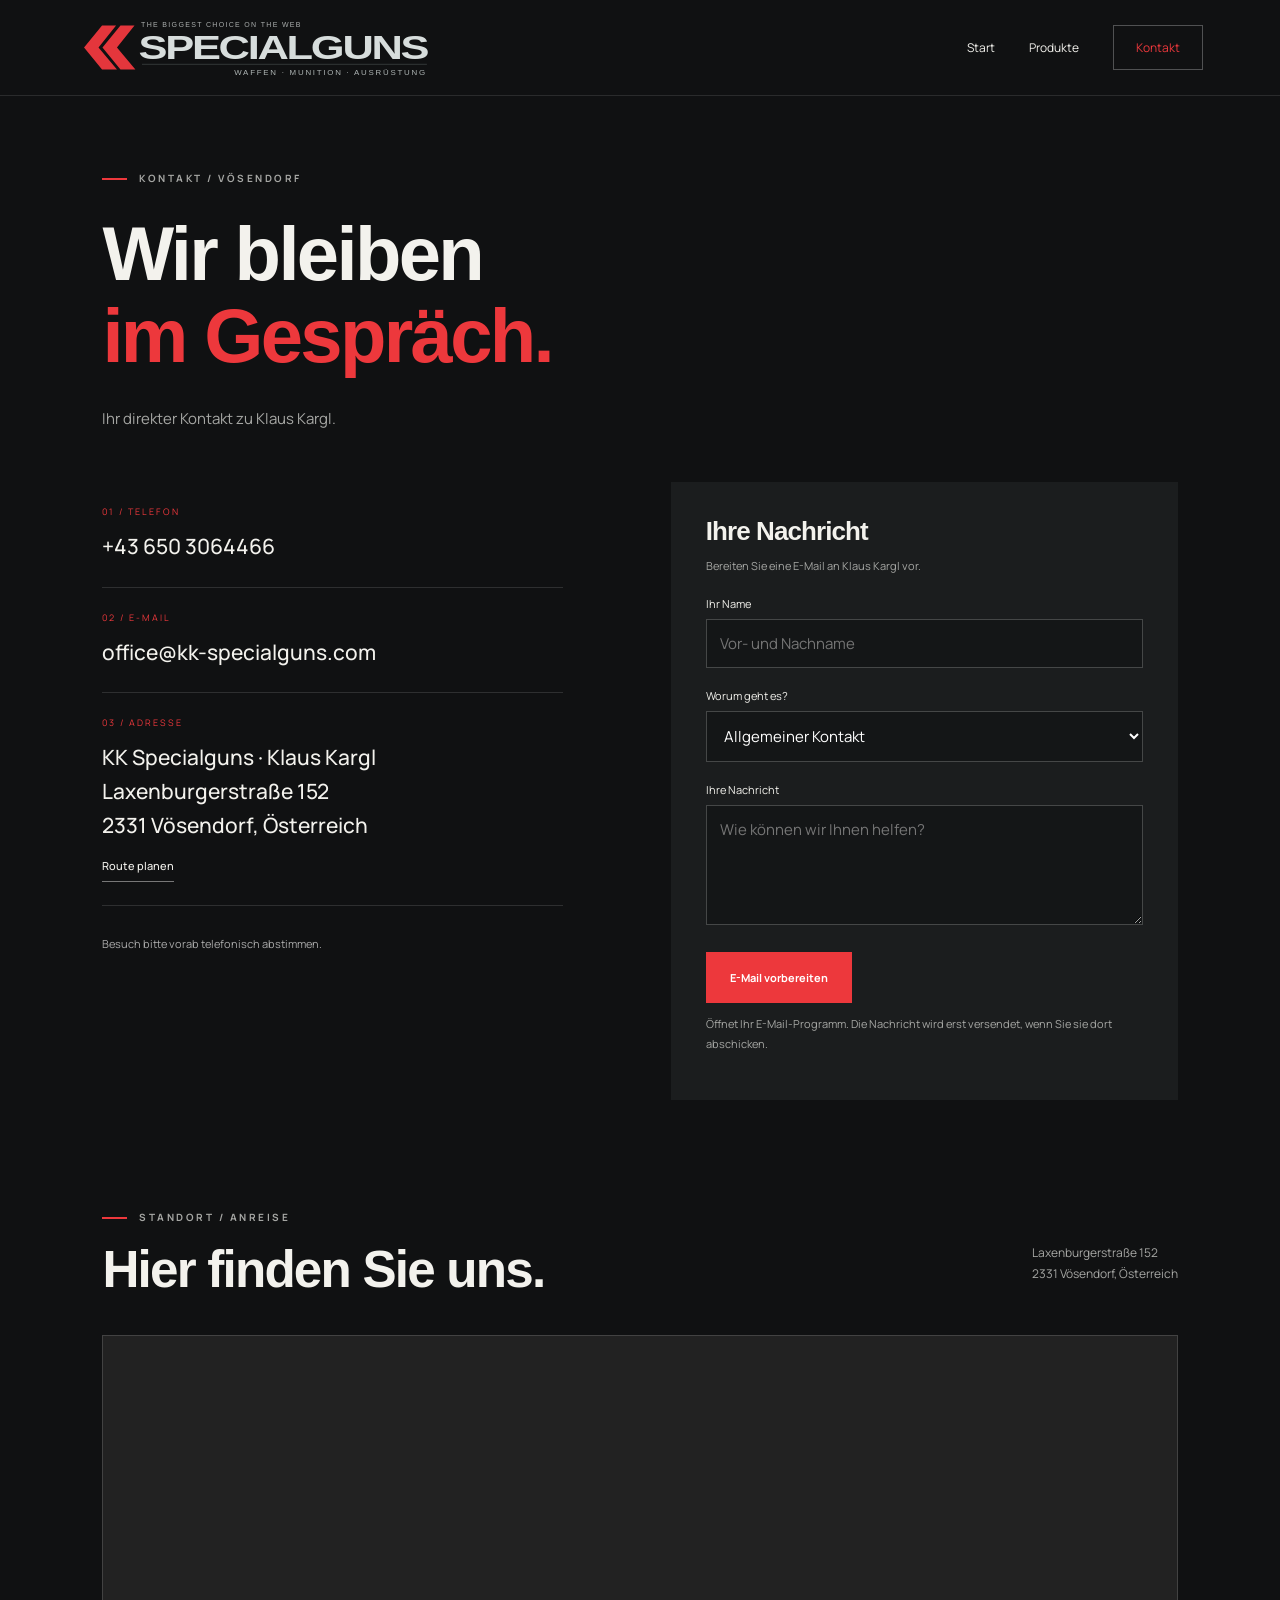
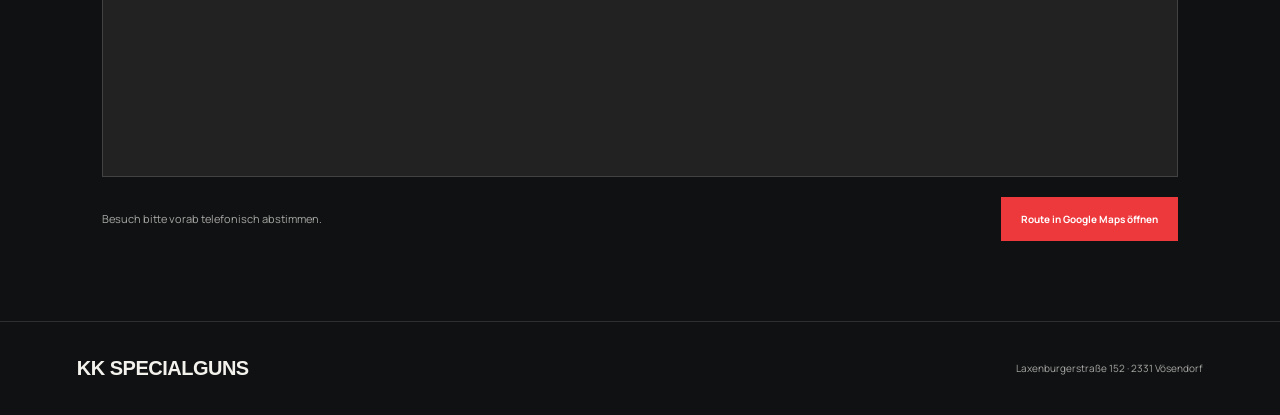
==== kontakt/index.html @ fad6f548 "Add files via upload" ====
<!doctype html><html lang="de"><head><meta charset="utf-8"><meta name="viewport" content="width=device-width,initial-scale=1"><title>Kontakt | KK Specialguns</title><meta name="description" content="KK Specialguns – Ausrüstung und persönliche Beratung bei Klaus Kargl."><meta name="theme-color" content="#101112"><link rel="stylesheet" href="/style.css"><script src="/app.js" defer></script></head><body><header><a class="brand" href="/" aria-label="KK Specialguns Startseite"><img class="brand-image" src="/assets/kk-specialguns-logo.svg" alt="KK Specialguns – The biggest choice on the web – Waffen, Munition, Ausrüstung" width="820" height="156"></a><nav aria-label="Hauptnavigation"><a href="/" >Start</a><a href="/produkte/" >Produkte</a><a href="/kontakt/" aria-current="page" class="nav-contact">Kontakt</a></nav></header><main><div class="wrap"><div class="page-title reveal"><div class="eyebrow">Kontakt / Vösendorf</div><h1>Wir bleiben<br><em>im Gespräch.</em></h1><p>Ihr direkter Kontakt zu Klaus Kargl.</p></div><div class="contact-layout"><div><div class="contact-item"><small>01 / TELEFON</small><a href="tel:+436503064466">+43 650 3064466</a></div><div class="contact-item"><small>02 / E-MAIL</small><a href="mailto:office@kk-specialguns.com" style="font-size:clamp(15px,2vw,21px)">office@kk-specialguns.com</a></div><div class="contact-item"><small>03 / ADRESSE</small><address>KK Specialguns · Klaus Kargl<br>Laxenburgerstraße 152<br>2331 Vösendorf, Österreich</address><a class="textlink" style="font-size:11px;margin:15px 0 0;display:inline-block" href="https://www.google.com/maps/search/?api=1&query=Laxenburgerstra%C3%9Fe+152+2331+V%C3%B6sendorf" target="_blank" rel="noopener">Route planen</a></div><p class="note">Besuch bitte vorab telefonisch abstimmen.</p></div><form class="form" id="contact-form"><h3>Ihre Nachricht</h3><p>Bereiten Sie eine E-Mail an Klaus Kargl vor.</p><label for="name">Ihr Name</label><input id="name" name="name" autocomplete="name" required placeholder="Vor- und Nachname"><label for="topic">Worum geht es?</label><select id="topic" name="topic"><option value="allgemein">Allgemeiner Kontakt</option><option value="gehoerschutz">Gehörschutz</option><option value="schutzbrillen">Schutzbrillen</option><option value="taschen">Taschen & Transport</option></select><label for="message">Ihre Nachricht</label><textarea id="message" name="message" required placeholder="Wie können wir Ihnen helfen?"></textarea><button class="btn" type="submit">E-Mail vorbereiten </button><p>Öffnet Ihr E-Mail-Programm. Die Nachricht wird erst versendet, wenn Sie sie dort abschicken.</p><p id="form-status" role="status"></p></form></div></div><section class="location-section"><div class="section-head"><div><div class="eyebrow">Standort / Anreise</div><h2>Hier finden Sie uns.</h2></div><p>Laxenburgerstraße 152<br>2331 Vösendorf, Österreich</p></div><div class="map-frame"><iframe title="Google Maps: KK Specialguns, Laxenburgerstraße 152, Vösendorf" src="https://maps.google.com/maps?q=Laxenburgerstra%C3%9Fe%20152%2C%202331%20V%C3%B6sendorf&amp;z=15&amp;output=embed" width="1200" height="460" style="border:0" loading="lazy" referrerpolicy="no-referrer-when-downgrade" allowfullscreen></iframe></div><div class="map-caption"><p>Besuch bitte vorab telefonisch abstimmen.</p><a class="btn" target="_blank" rel="noopener" href="https://www.google.com/maps/search/?api=1&amp;query=Laxenburgerstra%C3%9Fe+152+2331+V%C3%B6sendorf">Route in Google Maps öffnen</a></div></section></main><footer><a class="brand" href="/">KK SPECIALGUNS</a><span>Laxenburgerstraße 152 · 2331 Vösendorf</span></footer></body></html>
---- style.css ----
@import url('https://fonts.googleapis.com/css2?family=Manrope:wght@400;500;600;700&display=swap');
:root{--bg:#101112;--panel:#1b1d1e;--ink:#f3f2ed;--muted:#a6a7a4;--red:#ed383c}*{box-sizing:border-box}html{scroll-behavior:smooth}body{margin:0;background:var(--bg);color:var(--ink);font:15px Manrope,Arial,sans-serif}a{color:inherit;text-decoration:none}button,input,select,textarea{font:inherit}button,a,input,textarea,select{outline-offset:5px}header{height:96px;display:flex;align-items:center;justify-content:space-between;padding:0 6%;border-bottom:1px solid #ffffff1c;position:relative;z-index:3}.brand{font:700 27px Arial,Helvetica,sans-serif;letter-spacing:-.5px}.mark{color:var(--red);font-size:36px;margin-right:9px;letter-spacing:-10px;padding-right:8px}.brand small{display:block;font:8px Manrope;letter-spacing:3px;margin-left:45px;color:#a6a7a4}nav{display:flex;gap:34px;align-items:center}nav a{font-size:12px}nav a[aria-current=page]{color:var(--red)}.nav-contact{border:1px solid #ffffff45;padding:13px 22px}.wrap{padding:0 8%;max-width:1600px;margin:auto}.hero{min-height:680px;display:grid;grid-template-columns:1.08fr 1fr;align-items:center;position:relative;overflow:hidden}.eyebrow{font-size:10px;font-weight:700;letter-spacing:2.5px;text-transform:uppercase;color:var(--muted)}.eyebrow:before{content:'';display:inline-block;width:25px;height:2px;background:var(--red);vertical-align:middle;margin-right:12px}h1,h2,h3{font-family:Arial,Helvetica,sans-serif;text-transform:uppercase;margin:0;font-weight:700}h1{font-size:clamp(65px,7.5vw,116px);line-height:.95;letter-spacing:-2px;margin:28px 0}h1 em{font-style:normal;color:var(--red)}p{line-height:1.8;color:var(--muted)}.lead{max-width:420px}.btn{display:inline-flex;gap:35px;align-items:center;padding:18px 24px;background:var(--red);color:white;border:0;font-size:11px;font-weight:700;cursor:pointer}.btn:hover{background:#ff5054}.textlink{font-size:11px;margin-left:24px;border-bottom:1px solid #777;padding-bottom:6px}.hero-actions{margin-top:30px}.art{position:relative;min-height:520px;display:grid;place-items:center;background:radial-gradient(ellipse,#484b4940,transparent 65%)}.art:before,.art:after{content:'';position:absolute;border:1px solid #ffffff0e;border-radius:50%;width:430px;height:430px}.art:after{width:330px;height:330px}.art svg{width:90%;filter:drop-shadow(20px 30px 25px #000);transform:rotate(-13deg);animation:float 6s ease-in-out infinite;z-index:1}.artlabel{position:absolute;bottom:26px;left:15px;font-size:9px;letter-spacing:2px;color:var(--muted)}.artlabel b{color:var(--ink);display:block;margin-top:8px;font-size:12px}.vertical{position:absolute;right:0;writing-mode:vertical-rl;letter-spacing:4px;font-size:9px;color:#707271}.strip{display:flex;justify-content:space-between;padding:27px 8%;border-block:1px solid #ffffff20;font-size:10px;letter-spacing:1px;color:#c0c1bd}.strip span:before{content:'+';color:var(--red);margin-right:14px}section{padding:90px 0}.section-head{display:flex;justify-content:space-between;align-items:end;margin-bottom:38px}h2{font-size:58px;line-height:1.05}h3{font-size:30px}.section-head .eyebrow{margin-bottom:18px}.grid{display:grid;grid-template-columns:repeat(3,1fr);gap:20px}.card{background:var(--panel);padding:30px;position:relative;transition:transform .25s,border-color .25s;border:1px solid #ffffff09}.card:hover{transform:translateY(-6px);border-color:#ffffff40}.card .num{color:#666;font-size:10px;letter-spacing:2px}.card p{font-size:12px}.illustration{height:180px;display:grid;place-items:center}.illustration svg{height:155px;width:90%;filter:drop-shadow(0 12px 10px #0008)}.card a{display:flex;justify-content:space-between;align-items:center;margin-top:20px}.arrow{color:var(--red)}.intro{display:grid;grid-template-columns:1fr 1fr;gap:12%;border-top:1px solid #ffffff20}.intro h2{font-size:65px}.intro p{margin-top:0}.contact-banner{background:var(--red);padding:50px;display:flex;align-items:center;justify-content:space-between;margin-bottom:80px}.contact-banner h2{font-size:54px}.contact-banner p{color:#ffe1e1;font-size:12px}.contact-banner .btn{background:var(--ink);color:#111}footer{border-top:1px solid #ffffff20;padding:35px 6%;display:flex;justify-content:space-between;align-items:center;font-size:10px;color:var(--muted)}footer .brand{color:var(--ink);font-size:20px}.page-title{padding:75px 0 35px}.page-title h1{font-size:88px}.filters{display:flex;gap:10px;flex-wrap:wrap;margin:20px 0 30px}.filter{border:1px solid #444;background:none;color:#ccc;padding:12px 20px;cursor:pointer;font-size:11px}.filter.active{background:var(--red);border-color:var(--red);color:#fff}.note{font-size:11px;color:#aaa;margin-top:28px}.contact-layout{display:grid;grid-template-columns:1fr 1.1fr;gap:10%;padding-bottom:80px}.contact-item{padding:23px 0;border-bottom:1px solid #ffffff20}.contact-item small{display:block;color:var(--red);letter-spacing:2px;font-size:9px;margin-bottom:12px}.contact-item a,.contact-item address{font:500 21px Manrope;font-style:normal;line-height:1.6}.form{padding:35px;background:var(--panel)}.form h3{margin-bottom:10px}.form label{display:block;font-size:11px;margin:20px 0 8px}.form input,.form select,.form textarea{width:100%;border:1px solid #454747;background:#141617;color:white;padding:13px;border-radius:0}.form textarea{min-height:120px;resize:vertical}.form .btn{margin-top:22px}.form p{font-size:11px}.reveal{animation:appear .7s both}@keyframes appear{from{opacity:0;transform:translateY(18px)}to{opacity:1;transform:translateY(0)}}@keyframes float{50%{transform:translateY(-12px) rotate(-9deg)}}@media(prefers-reduced-motion:reduce){*{animation:none!important;scroll-behavior:auto!important;transition:none!important}}@media(max-width:750px){header{height:85px;padding:0 5%}.brand{font-size:21px}.brand small{font-size:6px}nav{gap:16px}.nav-contact{padding:9px}.wrap{padding:0 6%}.hero{grid-template-columns:1fr;min-height:auto;padding-top:45px}.hero h1{font-size:78px}.art{min-height:350px}.art svg{width:75%;height:320px}.art:before{width:300px;height:300px}.art:after{width:230px;height:230px}.vertical{right:5px}.strip{gap:18px;flex-wrap:wrap;padding:22px 6%;font-size:8px}.grid{grid-template-columns:1fr}.section-head{display:block}h2{font-size:48px}.section-head .textlink{display:inline-block;margin:20px 0 0}section{padding:60px 0}.intro{grid-template-columns:1fr;gap:25px}.intro h2{font-size:53px}.contact-banner{padding:30px;display:block}.contact-banner .btn{margin-top:15px}.contact-banner h2{font-size:44px}footer{gap:25px;flex-wrap:wrap}.contact-layout{grid-template-columns:1fr;gap:35px}.page-title h1{font-size:65px}.form{padding:25px}.artlabel{bottom:4px}}

/* Supplied brand header */
header .brand{display:flex;align-items:center;flex-shrink:0} .brand-image{display:block;width:330px;height:auto;max-width:100%;} @media(max-width:750px){header{gap:15px;flex-wrap:wrap;height:auto;min-height:110px;padding-top:14px;padding-bottom:14px}header .brand{width:min(330px,100%)}header nav{width:100%;justify-content:space-between;gap:16px}.brand-image{width:100%}}

.hero-carousel{overflow:hidden;isolation:isolate}.hero-slide{position:absolute;inset:0;display:grid;place-items:center;opacity:0;clip-path:inset(0 0 0 100%);transition:clip-path 800ms cubic-bezier(.76,0,.24,1),opacity 800ms;pointer-events:none;z-index:1}.hero-slide.is-active{opacity:1;clip-path:inset(0);z-index:2}.hero-slide.is-leaving{opacity:0;clip-path:inset(0 100% 0 0);z-index:1}.hero-slide svg{max-height:480px;animation:none;transform:rotate(-10deg)}.hero-slide .artlabel{bottom:26px}.hero-carousel .vertical{z-index:3}.carousel-toggle{position:absolute;right:15px;bottom:26px;z-index:4;width:34px;height:34px;border:1px solid #ffffff40;background:#101112;color:#eee;cursor:pointer}.carousel-toggle:hover{border-color:var(--red)}@media(max-width:750px){.hero-slide .artlabel{bottom:10px}.hero-slide svg{max-height:320px}.carousel-toggle{bottom:10px}}@media(prefers-reduced-motion:reduce){.hero-slide{transition:none}}
/* Subtle motion for the hero illustrations */
.hero-slide svg{transform-origin:50% 55%;animation:hero-gentle-motion 6s ease-in-out infinite;will-change:transform}
@keyframes hero-gentle-motion{
  0%,100%{transform:translateY(0) rotate(-10deg) scale(1)}
  35%{transform:translateY(-5px) rotate(-8.8deg) scale(1.012)}
  70%{transform:translateY(-2px) rotate(-10.8deg) scale(1.004)}
}
@media(prefers-reduced-motion:reduce){.hero-slide svg{animation:none;will-change:auto}}

.catalog-category{padding:38px 0 50px;border-top:1px solid #ffffff20}.catalog-heading{display:flex;align-items:end;justify-content:space-between;gap:20px;margin-bottom:28px}.catalog-heading h2{font-size:49px;margin-top:14px}.catalog-heading>span{font-size:9px;letter-spacing:2px;color:var(--muted)}.product-grid{display:grid;grid-template-columns:repeat(3,minmax(0,1fr));gap:24px}.product-card{background:#191b1c;border:1px solid #ffffff12;min-width:0}.product-photo{position:relative;background:#202223;aspect-ratio:1;overflow:hidden}.product-photo img{width:100%;height:100%;object-fit:cover;display:block;transition:transform .5s}.product-card:hover .product-photo img{transform:scale(1.035)}.product-photo>span{position:absolute;left:16px;top:16px;font-size:8px;letter-spacing:1.8px;background:#111b;color:#ddd;padding:7px 9px}.product-copy{padding:25px}.product-tag{color:var(--red);font-size:10px;margin:0 0 12px}.product-copy h3{font-size:29px}.product-copy>p{font-size:12px}.product-copy .product-features{font-size:10px;line-height:1.8;color:#ddd;border-top:1px solid #ffffff16;padding-top:14px;margin-top:20px}.product-copy details{font-size:10px;color:var(--muted);border-top:1px solid #ffffff16;padding-top:14px}.product-copy summary{cursor:pointer;display:flex;justify-content:space-between;gap:10px;list-style:none}.product-copy summary::-webkit-details-marker{display:none}.product-copy details p{font-size:11px}.product-contact{display:flex;justify-content:space-between;font-size:11px;margin-top:24px}.product-contact span{color:var(--red)}.location-section{max-width:1600px;padding:30px 8% 80px;margin:auto}.location-section .section-head p{font-size:12px}.map-frame{border:1px solid #ffffff25;background:#222;overflow:hidden}.map-frame iframe{display:block;width:100%;height:440px}.map-caption{display:flex;justify-content:space-between;align-items:center;gap:20px;margin-top:20px}.map-caption p{font-size:11px}.map-caption .btn{font-size:10px;padding:15px 20px}[hidden]{display:none!important}@media(max-width:1000px){.product-grid{grid-template-columns:repeat(2,minmax(0,1fr))}}@media(max-width:600px){.product-grid{grid-template-columns:1fr}.catalog-heading{align-items:start;flex-direction:column}.catalog-heading h2{font-size:43px}.location-section{padding:20px 6% 60px}.map-frame iframe{height:340px}.map-caption{align-items:start;flex-direction:column}}

/* Clear, classic sans-serif display typography */
h1,h2,h3{font-family:Arial,Helvetica,sans-serif;font-weight:700;letter-spacing:-.035em;text-transform:none;line-height:1.08}h1{font-size:clamp(48px,5.8vw,88px)}h2,.intro h2{font-size:clamp(34px,4vw,54px)}h3{font-size:26px}.page-title h1{font-size:clamp(46px,6vw,76px)}.contact-banner h2{font-size:clamp(30px,3.5vw,46px)}.catalog-heading h2{font-size:clamp(32px,3.5vw,46px)}.product-copy h3{font-size:24px;line-height:1.16}.catalog-heading>span{letter-spacing:.04em;font-size:12px;white-space:nowrap}.brand-image{width:360px}header .brand{max-width:48%}@media(max-width:750px){.hero h1{font-size:clamp(43px,10vw,68px)}header .brand{max-width:100%;width:min(360px,100%)}.brand-image{width:100%}}

/* Restrained, one-time scroll entrances. Content stays visible after reveal. */
.scroll-reveal{opacity:0;translate:0 24px;transition:opacity .75s ease var(--reveal-delay,0ms),translate .85s cubic-bezier(.22,1,.36,1) var(--reveal-delay,0ms)}
.scroll-reveal.scroll-visible{opacity:1;translate:0 0}
.hero .scroll-reveal:nth-child(2){--reveal-delay:80ms}.hero .scroll-reveal:nth-child(3){--reveal-delay:150ms}.hero .scroll-reveal:nth-child(4){--reveal-delay:220ms}.hero-carousel.scroll-reveal{--reveal-delay:140ms}
.product-card{transition:border-color .3s,box-shadow .3s,opacity .75s ease var(--reveal-delay,0ms),translate .85s cubic-bezier(.22,1,.36,1) var(--reveal-delay,0ms)}
.product-card:hover{border-color:#ffffff30;box-shadow:0 14px 36px #0003}
.btn{transition:background .25s,transform .25s}.btn:hover{transform:translateY(-2px)}.btn:active{transform:translateY(0)}
@media(prefers-reduced-motion:reduce){.scroll-reveal{opacity:1;translate:none;transition:none!important}.btn:hover{transform:none}}
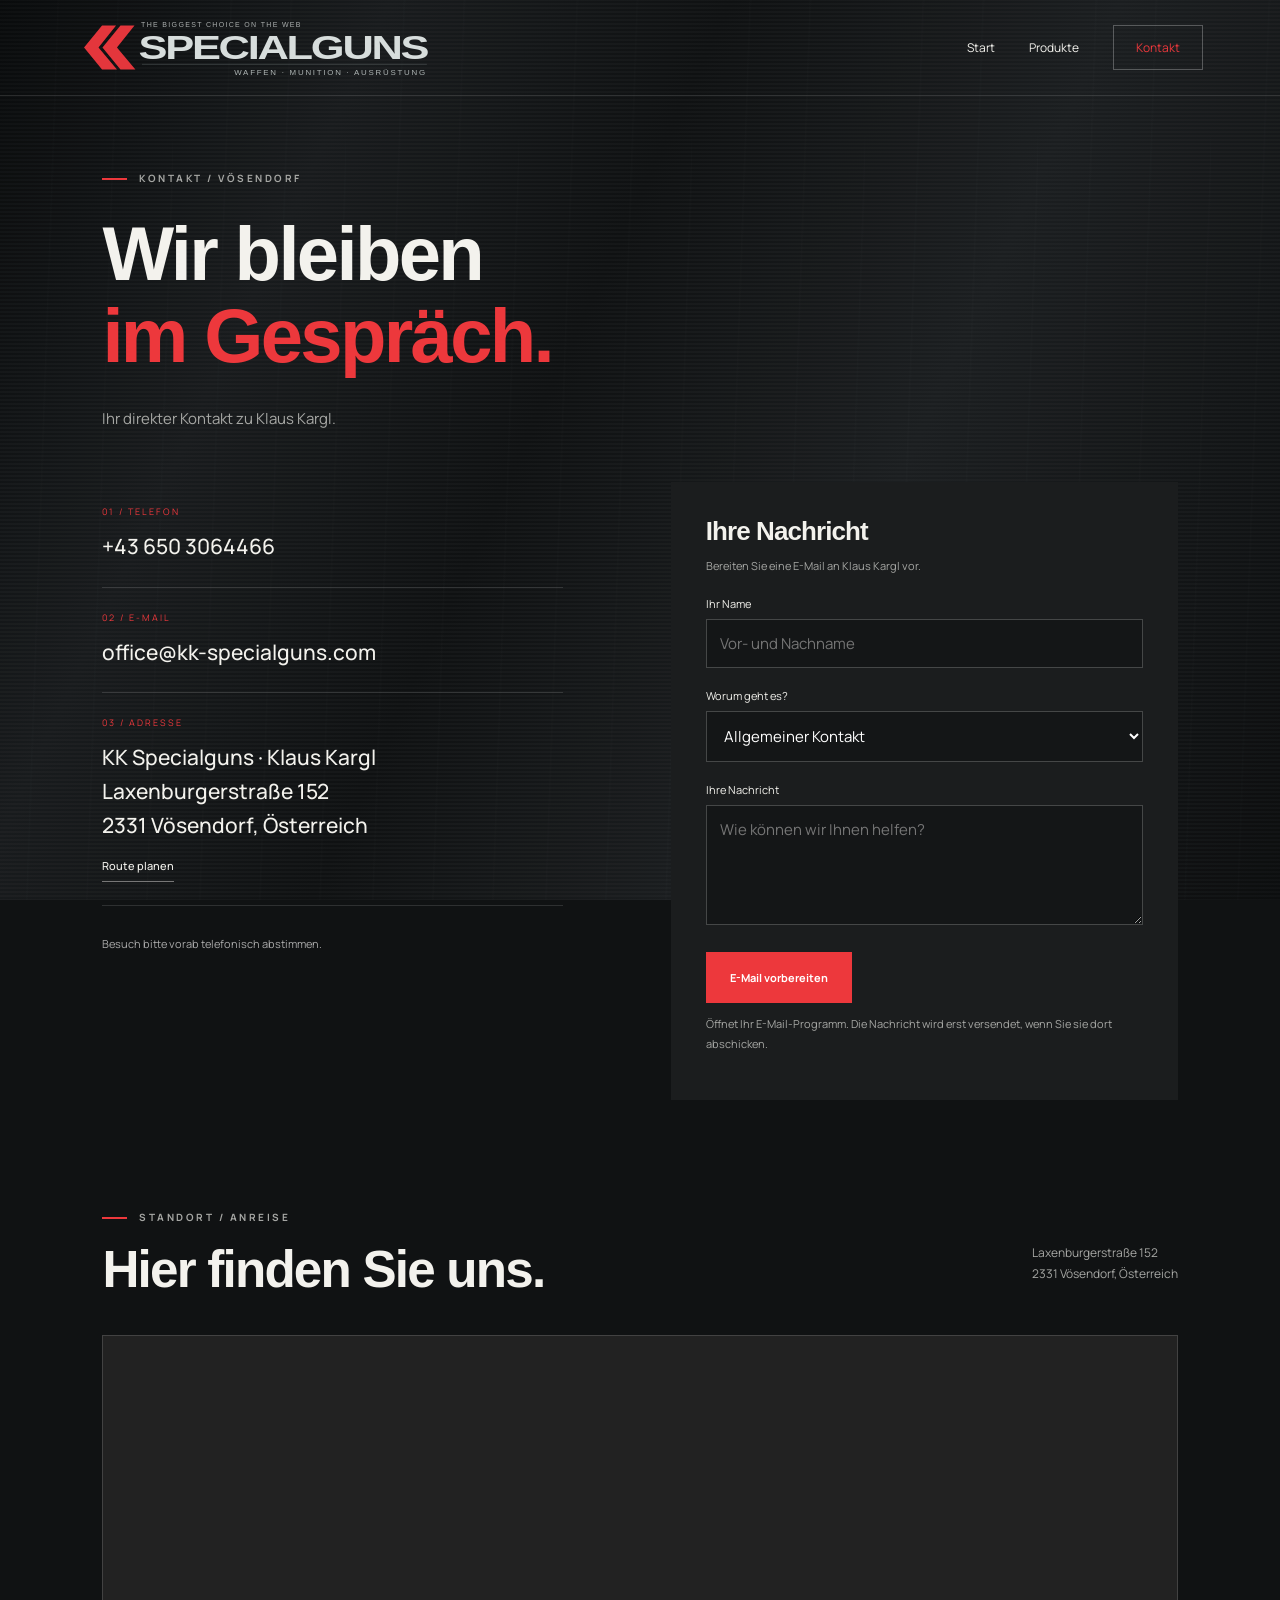
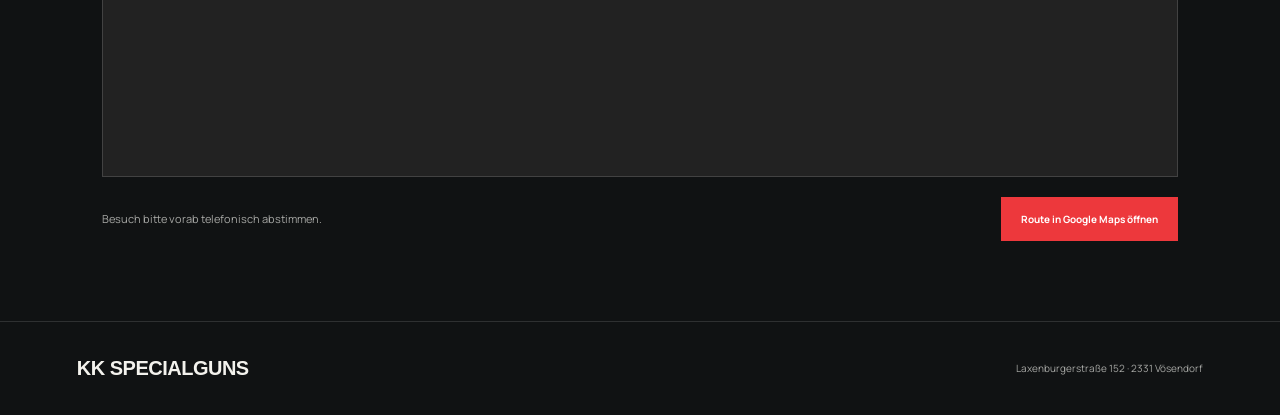
==== commit c1858472: "Update index.html" ====
--- a/kontakt/index.html
+++ b/kontakt/index.html
@@ -1 +1,241 @@
-<!doctype html><html lang="de"><head><meta charset="utf-8"><meta name="viewport" content="width=device-width,initial-scale=1"><title>Kontakt | KK Specialguns</title><meta name="description" content="KK Specialguns – Ausrüstung und persönliche Beratung bei Klaus Kargl."><meta name="theme-color" content="#101112"><link rel="stylesheet" href="/style.css"><script src="/app.js" defer></script></head><body><header><a class="brand" href="/" aria-label="KK Specialguns Startseite"><img class="brand-image" src="/assets/kk-specialguns-logo.svg" alt="KK Specialguns – The biggest choice on the web – Waffen, Munition, Ausrüstung" width="820" height="156"></a><nav aria-label="Hauptnavigation"><a href="/" >Start</a><a href="/produkte/" >Produkte</a><a href="/kontakt/" aria-current="page" class="nav-contact">Kontakt</a></nav></header><main><div class="wrap"><div class="page-title reveal"><div class="eyebrow">Kontakt / Vösendorf</div><h1>Wir bleiben<br><em>im Gespräch.</em></h1><p>Ihr direkter Kontakt zu Klaus Kargl.</p></div><div class="contact-layout"><div><div class="contact-item"><small>01 / TELEFON</small><a href="tel:+436503064466">+43 650 3064466</a></div><div class="contact-item"><small>02 / E-MAIL</small><a href="mailto:office@kk-specialguns.com" style="font-size:clamp(15px,2vw,21px)">office@kk-specialguns.com</a></div><div class="contact-item"><small>03 / ADRESSE</small><address>KK Specialguns · Klaus Kargl<br>Laxenburgerstraße 152<br>2331 Vösendorf, Österreich</address><a class="textlink" style="font-size:11px;margin:15px 0 0;display:inline-block" href="https://www.google.com/maps/search/?api=1&query=Laxenburgerstra%C3%9Fe+152+2331+V%C3%B6sendorf" target="_blank" rel="noopener">Route planen</a></div><p class="note">Besuch bitte vorab telefonisch abstimmen.</p></div><form class="form" id="contact-form"><h3>Ihre Nachricht</h3><p>Bereiten Sie eine E-Mail an Klaus Kargl vor.</p><label for="name">Ihr Name</label><input id="name" name="name" autocomplete="name" required placeholder="Vor- und Nachname"><label for="topic">Worum geht es?</label><select id="topic" name="topic"><option value="allgemein">Allgemeiner Kontakt</option><option value="gehoerschutz">Gehörschutz</option><option value="schutzbrillen">Schutzbrillen</option><option value="taschen">Taschen & Transport</option></select><label for="message">Ihre Nachricht</label><textarea id="message" name="message" required placeholder="Wie können wir Ihnen helfen?"></textarea><button class="btn" type="submit">E-Mail vorbereiten </button><p>Öffnet Ihr E-Mail-Programm. Die Nachricht wird erst versendet, wenn Sie sie dort abschicken.</p><p id="form-status" role="status"></p></form></div></div><section class="location-section"><div class="section-head"><div><div class="eyebrow">Standort / Anreise</div><h2>Hier finden Sie uns.</h2></div><p>Laxenburgerstraße 152<br>2331 Vösendorf, Österreich</p></div><div class="map-frame"><iframe title="Google Maps: KK Specialguns, Laxenburgerstraße 152, Vösendorf" src="https://maps.google.com/maps?q=Laxenburgerstra%C3%9Fe%20152%2C%202331%20V%C3%B6sendorf&amp;z=15&amp;output=embed" width="1200" height="460" style="border:0" loading="lazy" referrerpolicy="no-referrer-when-downgrade" allowfullscreen></iframe></div><div class="map-caption"><p>Besuch bitte vorab telefonisch abstimmen.</p><a class="btn" target="_blank" rel="noopener" href="https://www.google.com/maps/search/?api=1&amp;query=Laxenburgerstra%C3%9Fe+152+2331+V%C3%B6sendorf">Route in Google Maps öffnen</a></div></section></main><footer><a class="brand" href="/">KK SPECIALGUNS</a><span>Laxenburgerstraße 152 · 2331 Vösendorf</span></footer></body></html>+<!doctype html>
+<html lang="de">
+<head>
+  <meta charset="utf-8">
+  <meta name="viewport" content="width=device-width, initial-scale=1">
+
+  <title>Kontakt &amp; Anreise in Vösendorf | KK Specialguns</title>
+  <meta name="description" content="KK Specialguns, Klaus Kargl: Laxenburgerstraße 152, 2331 Vösendorf. Telefon +43 650 3064466, office@kk-specialguns.com. Besuch nach Vereinbarung.">
+  <meta name="theme-color" content="#101112">
+  <meta name="robots" content="index,follow,max-image-preview:large">
+
+  <link rel="canonical" href="https://www.kk-specialguns.com/kontakt/">
+  <link rel="icon" href="/assets/kk-specialguns-logo.svg" type="image/svg+xml">
+  <link rel="preconnect" href="https://fonts.googleapis.com">
+  <link rel="preconnect" href="https://fonts.gstatic.com" crossorigin>
+  <link rel="stylesheet" href="/style.css?v=20261017-final">
+
+  <script src="/app.js?v=20261017-final" defer></script>
+
+  <meta property="og:type" content="website">
+  <meta property="og:locale" content="de_AT">
+  <meta property="og:site_name" content="KK Specialguns">
+  <meta property="og:title" content="Kontakt &amp; Anreise | KK Specialguns">
+  <meta property="og:description" content="Kontaktdaten und Anfahrt zu Klaus Kargl in Vösendorf. Besuch bitte vorab telefonisch abstimmen.">
+  <meta property="og:url" content="https://www.kk-specialguns.com/kontakt/">
+  <meta property="og:image" content="https://www.kk-specialguns.com/assets/kk-specialguns-header.png">
+  <meta property="og:image:alt" content="KK Specialguns Logo">
+  <meta name="twitter:card" content="summary">
+
+  <script type="application/ld+json">
+  {
+    "@context": "https://schema.org",
+    "@graph": [
+      {
+        "@type": "LocalBusiness",
+        "@id": "https://www.kk-specialguns.com/#business",
+        "name": "KK Specialguns",
+        "url": "https://www.kk-specialguns.com/",
+        "logo": "https://www.kk-specialguns.com/assets/kk-specialguns-logo.svg",
+        "telephone": "+436503064466",
+        "email": "office@kk-specialguns.com",
+        "address": {
+          "@type": "PostalAddress",
+          "streetAddress": "Laxenburgerstraße 152",
+          "postalCode": "2331",
+          "addressLocality": "Vösendorf",
+          "addressCountry": "AT"
+        },
+        "hasMap": "https://www.google.com/maps/search/?api=1&query=Laxenburgerstra%C3%9Fe+152+2331+V%C3%B6sendorf",
+        "contactPoint": {
+          "@type": "ContactPoint",
+          "telephone": "+436503064466",
+          "email": "office@kk-specialguns.com",
+          "contactType": "Kundenservice",
+          "availableLanguage": "de"
+        }
+      },
+      {
+        "@type": "ContactPage",
+        "@id": "https://www.kk-specialguns.com/kontakt/#webpage",
+        "url": "https://www.kk-specialguns.com/kontakt/",
+        "name": "Kontakt & Anreise in Vösendorf | KK Specialguns",
+        "inLanguage": "de-AT",
+        "isPartOf": {
+          "@id": "https://www.kk-specialguns.com/#website"
+        },
+        "about": {
+          "@id": "https://www.kk-specialguns.com/#business"
+        }
+      },
+      {
+        "@type": "BreadcrumbList",
+        "itemListElement": [
+          {
+            "@type": "ListItem",
+            "position": 1,
+            "name": "Start",
+            "item": "https://www.kk-specialguns.com/"
+          },
+          {
+            "@type": "ListItem",
+            "position": 2,
+            "name": "Kontakt",
+            "item": "https://www.kk-specialguns.com/kontakt/"
+          }
+        ]
+      }
+    ]
+  }
+  </script>
+</head>
+
+<body>
+  <header>
+    <a class="brand" href="/" aria-label="KK Specialguns Startseite">
+      <img
+        class="brand-image"
+        src="/assets/kk-specialguns-logo.svg"
+        alt="KK Specialguns – Waffen, Munition, Ausrüstung"
+        width="820"
+        height="156"
+      >
+    </a>
+
+    <nav aria-label="Hauptnavigation">
+      <a href="/">Start</a>
+      <a href="/produkte/">Produkte</a>
+      <a href="/kontakt/" aria-current="page" class="nav-contact">Kontakt</a>
+    </nav>
+  </header>
+
+  <main>
+    <div class="wrap">
+      <div class="page-title reveal">
+        <div class="eyebrow">Kontakt / Vösendorf</div>
+        <h1>Wir bleiben<br><em>im Gespräch.</em></h1>
+        <p>Ihr direkter Kontakt zu Klaus Kargl.</p>
+      </div>
+
+      <div class="contact-layout">
+        <div>
+          <div class="contact-item">
+            <small>01 / TELEFON</small>
+            <a href="tel:+436503064466">+43 650 3064466</a>
+          </div>
+
+          <div class="contact-item">
+            <small>02 / E-MAIL</small>
+            <a
+              href="mailto:office@kk-specialguns.com"
+              style="font-size:clamp(15px,2vw,21px)"
+            >office@kk-specialguns.com</a>
+          </div>
+
+          <div class="contact-item">
+            <small>03 / ADRESSE</small>
+
+            <address>
+              KK Specialguns · Klaus Kargl<br>
+              Laxenburgerstraße 152<br>
+              2331 Vösendorf, Österreich
+            </address>
+
+            <a
+              class="textlink"
+              style="font-size:11px;margin:15px 0 0;display:inline-block"
+              href="https://www.google.com/maps/search/?api=1&amp;query=Laxenburgerstra%C3%9Fe+152+2331+V%C3%B6sendorf"
+              target="_blank"
+              rel="noopener"
+            >Route planen</a>
+          </div>
+
+          <p class="note">Besuch bitte vorab telefonisch abstimmen.</p>
+        </div>
+
+        <form class="form" id="contact-form">
+          <h3>Ihre Nachricht</h3>
+          <p>Bereiten Sie eine E-Mail an Klaus Kargl vor.</p>
+
+          <label for="name">Ihr Name</label>
+          <input
+            id="name"
+            name="name"
+            autocomplete="name"
+            required
+            placeholder="Vor- und Nachname"
+          >
+
+          <label for="topic">Worum geht es?</label>
+          <select id="topic" name="topic">
+            <option value="allgemein">Allgemeiner Kontakt</option>
+            <option value="gehoerschutz">Gehörschutz</option>
+            <option value="schutzbrillen">Schutzbrillen</option>
+            <option value="taschen">Taschen &amp; Transport</option>
+          </select>
+
+          <label for="message">Ihre Nachricht</label>
+          <textarea
+            id="message"
+            name="message"
+            required
+            placeholder="Wie können wir Ihnen helfen?"
+          ></textarea>
+
+          <button class="btn" type="submit">E-Mail vorbereiten</button>
+
+          <p>
+            Öffnet Ihr E-Mail-Programm. Die Nachricht wird erst
+            versendet, wenn Sie sie dort abschicken.
+          </p>
+
+          <p id="form-status" role="status"></p>
+        </form>
+      </div>
+    </div>
+
+    <section class="location-section">
+      <div class="section-head">
+        <div>
+          <div class="eyebrow">Standort / Anreise</div>
+          <h2>Hier finden Sie uns.</h2>
+        </div>
+
+        <p>
+          Laxenburgerstraße 152<br>
+          2331 Vösendorf, Österreich
+        </p>
+      </div>
+
+      <div class="map-frame">
+        <iframe
+          title="Google Maps: KK Specialguns, Laxenburgerstraße 152, Vösendorf"
+          src="https://maps.google.com/maps?q=Laxenburgerstra%C3%9Fe%20152%2C%202331%20V%C3%B6sendorf&amp;z=15&amp;output=embed"
+          width="1200"
+          height="460"
+          style="border:0"
+          loading="lazy"
+          referrerpolicy="no-referrer-when-downgrade"
+          allowfullscreen
+        ></iframe>
+      </div>
+
+      <div class="map-caption">
+        <p>Besuch bitte vorab telefonisch abstimmen.</p>
+
+        <a
+          class="btn"
+          target="_blank"
+          rel="noopener"
+          href="https://www.google.com/maps/search/?api=1&amp;query=Laxenburgerstra%C3%9Fe+152+2331+V%C3%B6sendorf"
+        >Route in Google Maps öffnen</a>
+      </div>
+    </section>
+  </main>
+
+  <footer>
+    <a class="brand" href="/">KK SPECIALGUNS</a>
+    <span>Laxenburgerstraße 152 · 2331 Vösendorf</span>
+  </footer>
+</body>
+</html>
--- a/style.css
+++ b/style.css
@@ -27,3 +27,46 @@
 .product-card:hover{border-color:#ffffff30;box-shadow:0 14px 36px #0003}
 .btn{transition:background .25s,transform .25s}.btn:hover{transform:translateY(-2px)}.btn:active{transform:translateY(0)}
 @media(prefers-reduced-motion:reduce){.scroll-reveal{opacity:1;translate:none;transition:none!important}.btn:hover{transform:none}}
+
+/* A little more depth, without taking control of scrolling. */
+.hero-carousel{transform:translateY(var(--hero-depth,0px));transition:transform .16s linear}
+.hero-carousel:before{border-top-color:#ffffff26;border-right-color:#ffffff08;animation:orbit-ring 34s linear infinite}
+.hero-carousel:after{border-bottom-color:#ed383c30;border-left-color:#ffffff08;animation:orbit-ring 46s linear infinite reverse}
+@keyframes orbit-ring{to{rotate:360deg}}
+.scroll-reveal{translate:0 36px;transition-duration:.85s,1s}
+.scroll-reveal.scroll-visible{translate:0 0}
+.product-card,.card{position:relative;transform:perspective(1100px) rotateX(var(--tilt-x,0deg)) rotateY(var(--tilt-y,0deg));transition:transform .28s ease,border-color .3s,box-shadow .3s,opacity .85s ease var(--reveal-delay,0ms),translate 1s cubic-bezier(.22,1,.36,1) var(--reveal-delay,0ms)}
+.product-card:after,.card:after{content:'';position:absolute;inset:0;pointer-events:none;opacity:0;background:radial-gradient(circle at var(--light-x,50%) var(--light-y,30%),#ffffff09,transparent 60%);transition:opacity .35s}
+@media(hover:hover) and (pointer:fine){.product-card:hover,.card:hover{transform:perspective(1100px) translateY(-5px) rotateX(var(--tilt-x,0deg)) rotateY(var(--tilt-y,0deg));border-color:#ffffff36}.product-card:hover:after,.card:hover:after{opacity:1}.product-card:hover .product-photo img{transform:scale(1.055)}}
+nav a{position:relative}nav a:not(.nav-contact):after{content:'';position:absolute;left:0;right:0;bottom:-8px;height:1px;background:var(--red);transform:scaleX(0);transform-origin:left;transition:transform .3s}nav a:not(.nav-contact):hover:after,nav a[aria-current=page]:not(.nav-contact):after{transform:scaleX(1)}
+@media(prefers-reduced-motion:reduce){.hero-carousel,.product-card,.card{transform:none!important}.hero-carousel:before,.hero-carousel:after{animation:none!important}.scroll-reveal{opacity:1;translate:none!important}.product-photo img{transform:none!important}}
+
+/* Dark brushed metal: fine directional grain and broad, restrained highlights. */
+body{background-color:#101213;background-image:repeating-linear-gradient(0deg,#ffffff05 0px,#ffffff05 1px,#00000008 1px,#00000008 3px),repeating-linear-gradient(92deg,transparent 0px,transparent 57px,#c4ced003 58px,transparent 60px),linear-gradient(115deg,#090b0c 0%,#191c1e 23%,#101213 43%,#1c1f21 66%,#0c0e0f 100%);background-attachment:fixed;background-size:100% 4px,173px 100%,100% 100%}
+
+/* Holographic hero illustrations with a smooth dissolve between motifs. */
+.hero-carousel{--holo:#a8e1e6;background:radial-gradient(ellipse at 50% 52%,#6dc9d910,transparent 64%)}
+.hero-slide{clip-path:none;opacity:0;transform:translateY(9px) scale(.975);filter:blur(5px);transition:opacity 1150ms ease,transform 1400ms cubic-bezier(.22,1,.36,1),filter 1150ms ease;mix-blend-mode:screen}
+.hero-slide.is-active{opacity:1;transform:translateY(0) scale(1);filter:blur(0);z-index:2}
+.hero-slide.is-leaving{opacity:0;transform:translateY(-7px) scale(1.02);filter:blur(6px);z-index:1}
+.hero-slide svg{filter:grayscale(1) sepia(.22) hue-rotate(130deg) saturate(1.5) brightness(1.65) contrast(1.12) drop-shadow(0 0 3px #a8e1e655) drop-shadow(0 0 20px #79cbd13b);opacity:.83}
+
+.hero-slide:after{content:'';position:absolute;inset:13% 8% 12%;pointer-events:none;background:repeating-linear-gradient(0deg,transparent 0px,transparent 3px,#090e1255 3px,#090e1255 4px);opacity:.62;mask-image:radial-gradient(ellipse,#000 30%,transparent 72%);z-index:3}
+.hero-slide:before{content:'';position:absolute;inset:15% 14%;pointer-events:none;background:linear-gradient(180deg,transparent 42%,#a8e1e614 49%,#c7faff22 50%,transparent 58%);animation:holo-scan 7s ease-in-out infinite;mask-image:radial-gradient(ellipse,#000 20%,transparent 70%);z-index:3}
+@keyframes holo-scan{0%,100%{translate:0 -20%;opacity:0}20%{opacity:.65}80%{opacity:.4}90%{translate:0 22%;opacity:0}}
+.hero-carousel:before{border-style:dashed;border-color:#9edee51b;border-top-color:#b7edf13b}
+.hero-carousel:after{border-color:#9edee50c;border-bottom-color:#b7edf12b}
+@media(prefers-reduced-motion:reduce){.hero-slide{transition:none!important;transform:none!important;filter:none!important}.hero-slide:before{animation:none;opacity:0}}
+
+/* Consistent, hand-drawn vector symbols rather than holograms. */
+.hero-slide svg{filter:drop-shadow(0 12px 14px #0005);opacity:1;max-width:95%}
+
+.hero-slide:before,.hero-slide:after{display:none}
+.hero-slide{mix-blend-mode:normal}
+.hero-icon-caption{position:absolute;bottom:35px;left:0;right:0;text-align:center;font-family:Arial,Helvetica,sans-serif;font-size:15px;letter-spacing:.025em;color:#bfc3bf}
+.hero-carousel:before{border-style:solid;border-color:#ffffff0a;animation:none}
+.hero-carousel:after{border-color:#ffffff07;animation:none}
+
+/* Subtle pointer repulsion; floating and crossfading remain independent. */
+.hero-slide svg{translate:var(--pointer-x,0px) var(--pointer-y,0px);transition:translate 1.5s cubic-bezier(.25,.46,.45,.94)}
+@media(prefers-reduced-motion:reduce),(hover:none),(pointer:coarse){.hero-slide svg{translate:0 0!important}}
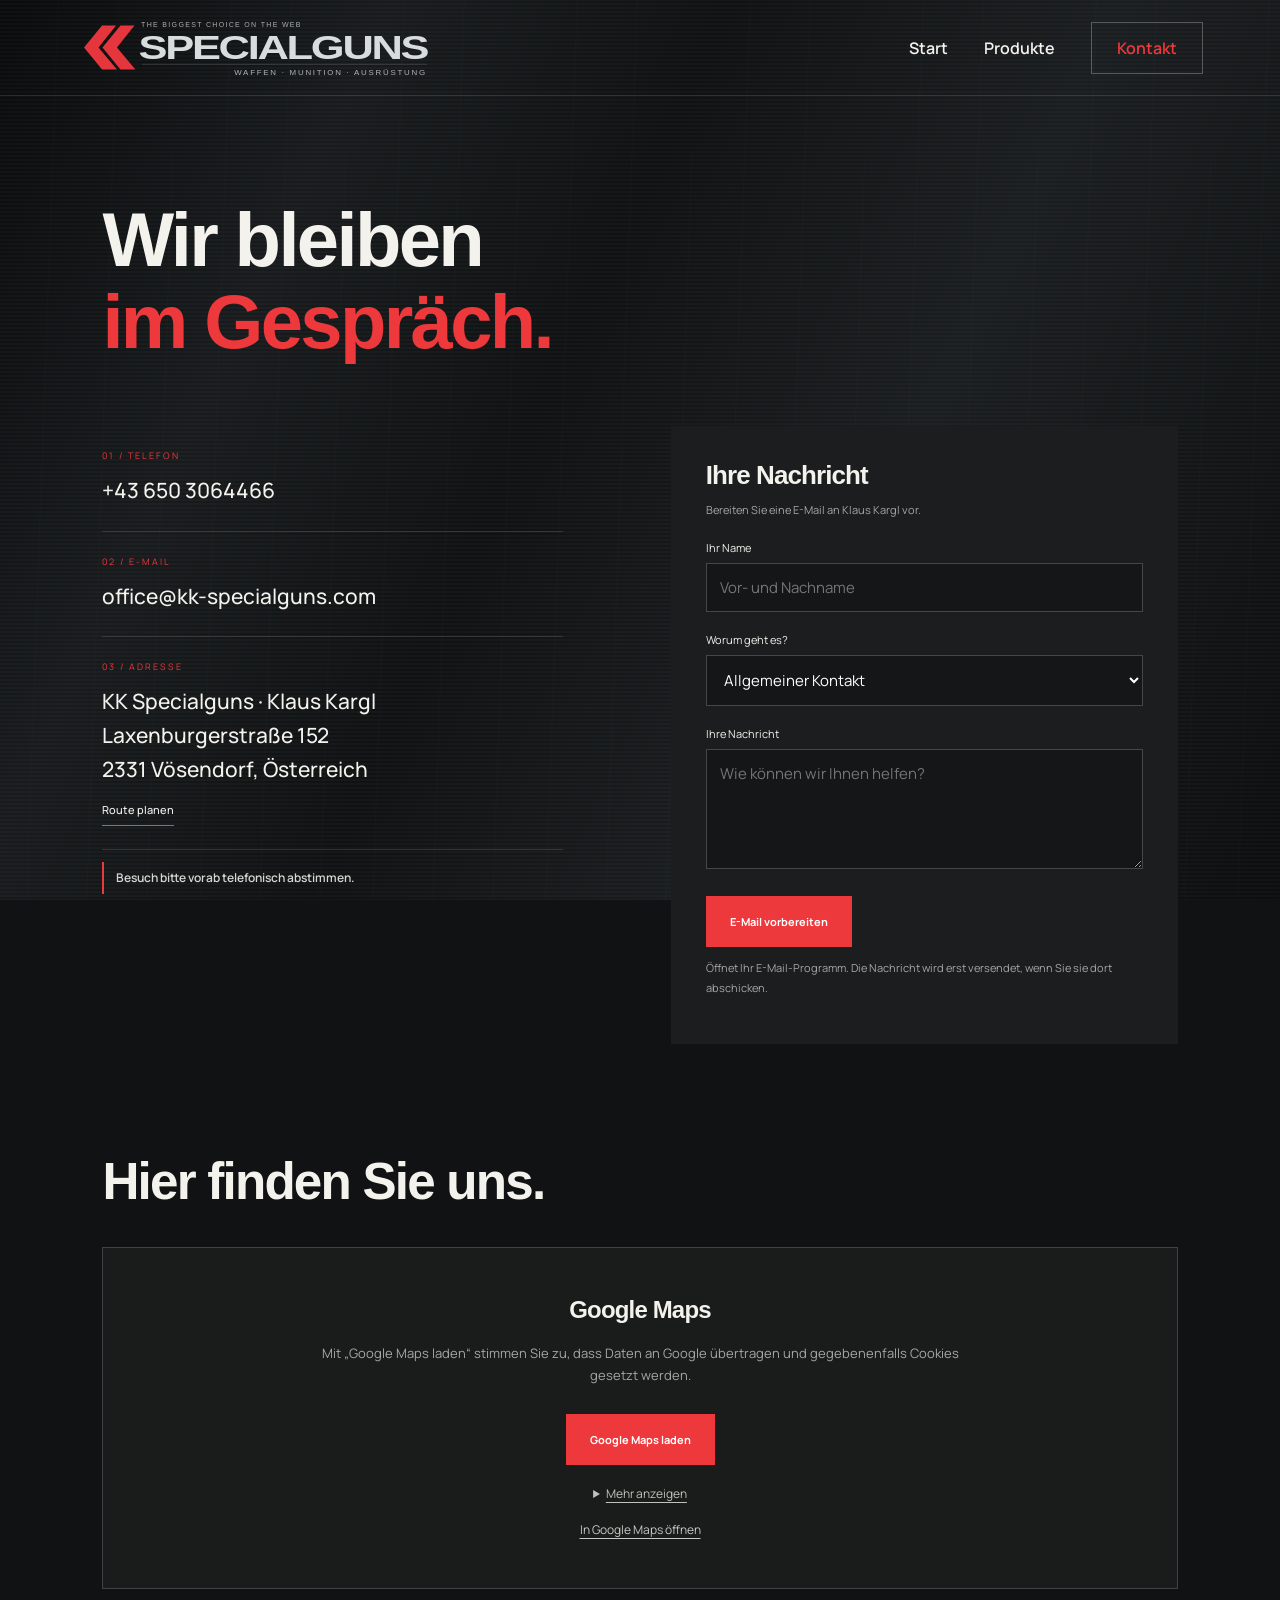
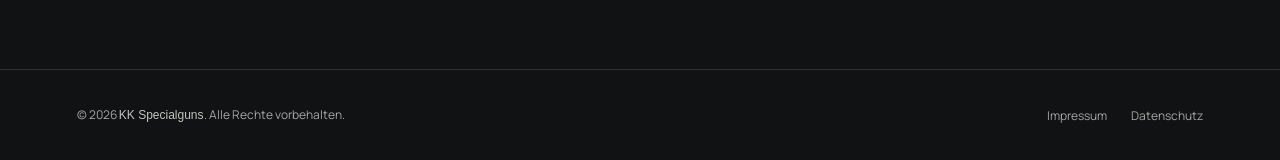
==== commit 46aa8603: "Version 1.0: Kontaktseite und Google Maps nach Zustimmung" ====
--- a/kontakt/index.html
+++ b/kontakt/index.html
@@ -1,241 +1,18 @@
-<!doctype html>
-<html lang="de">
-<head>
-  <meta charset="utf-8">
-  <meta name="viewport" content="width=device-width, initial-scale=1">
-
-  <title>Kontakt &amp; Anreise in Vösendorf | KK Specialguns</title>
-  <meta name="description" content="KK Specialguns, Klaus Kargl: Laxenburgerstraße 152, 2331 Vösendorf. Telefon +43 650 3064466, office@kk-specialguns.com. Besuch nach Vereinbarung.">
-  <meta name="theme-color" content="#101112">
-  <meta name="robots" content="index,follow,max-image-preview:large">
-
-  <link rel="canonical" href="https://www.kk-specialguns.com/kontakt/">
-  <link rel="icon" href="/assets/kk-specialguns-logo.svg" type="image/svg+xml">
-  <link rel="preconnect" href="https://fonts.googleapis.com">
-  <link rel="preconnect" href="https://fonts.gstatic.com" crossorigin>
-  <link rel="stylesheet" href="/style.css?v=20261017-final">
-
-  <script src="/app.js?v=20261017-final" defer></script>
-
-  <meta property="og:type" content="website">
-  <meta property="og:locale" content="de_AT">
-  <meta property="og:site_name" content="KK Specialguns">
-  <meta property="og:title" content="Kontakt &amp; Anreise | KK Specialguns">
-  <meta property="og:description" content="Kontaktdaten und Anfahrt zu Klaus Kargl in Vösendorf. Besuch bitte vorab telefonisch abstimmen.">
-  <meta property="og:url" content="https://www.kk-specialguns.com/kontakt/">
-  <meta property="og:image" content="https://www.kk-specialguns.com/assets/kk-specialguns-header.png">
-  <meta property="og:image:alt" content="KK Specialguns Logo">
-  <meta name="twitter:card" content="summary">
-
-  <script type="application/ld+json">
-  {
-    "@context": "https://schema.org",
-    "@graph": [
-      {
-        "@type": "LocalBusiness",
-        "@id": "https://www.kk-specialguns.com/#business",
-        "name": "KK Specialguns",
-        "url": "https://www.kk-specialguns.com/",
-        "logo": "https://www.kk-specialguns.com/assets/kk-specialguns-logo.svg",
-        "telephone": "+436503064466",
-        "email": "office@kk-specialguns.com",
-        "address": {
-          "@type": "PostalAddress",
-          "streetAddress": "Laxenburgerstraße 152",
-          "postalCode": "2331",
-          "addressLocality": "Vösendorf",
-          "addressCountry": "AT"
-        },
-        "hasMap": "https://www.google.com/maps/search/?api=1&query=Laxenburgerstra%C3%9Fe+152+2331+V%C3%B6sendorf",
-        "contactPoint": {
-          "@type": "ContactPoint",
-          "telephone": "+436503064466",
-          "email": "office@kk-specialguns.com",
-          "contactType": "Kundenservice",
-          "availableLanguage": "de"
-        }
-      },
-      {
-        "@type": "ContactPage",
-        "@id": "https://www.kk-specialguns.com/kontakt/#webpage",
-        "url": "https://www.kk-specialguns.com/kontakt/",
-        "name": "Kontakt & Anreise in Vösendorf | KK Specialguns",
-        "inLanguage": "de-AT",
-        "isPartOf": {
-          "@id": "https://www.kk-specialguns.com/#website"
-        },
-        "about": {
-          "@id": "https://www.kk-specialguns.com/#business"
-        }
-      },
-      {
-        "@type": "BreadcrumbList",
-        "itemListElement": [
-          {
-            "@type": "ListItem",
-            "position": 1,
-            "name": "Start",
-            "item": "https://www.kk-specialguns.com/"
-          },
-          {
-            "@type": "ListItem",
-            "position": 2,
-            "name": "Kontakt",
-            "item": "https://www.kk-specialguns.com/kontakt/"
-          }
-        ]
-      }
-    ]
-  }
-  </script>
-</head>
-
-<body>
-  <header>
-    <a class="brand" href="/" aria-label="KK Specialguns Startseite">
-      <img
-        class="brand-image"
-        src="/assets/kk-specialguns-logo.svg"
-        alt="KK Specialguns – Waffen, Munition, Ausrüstung"
-        width="820"
-        height="156"
-      >
-    </a>
-
-    <nav aria-label="Hauptnavigation">
-      <a href="/">Start</a>
-      <a href="/produkte/">Produkte</a>
-      <a href="/kontakt/" aria-current="page" class="nav-contact">Kontakt</a>
-    </nav>
-  </header>
-
-  <main>
-    <div class="wrap">
-      <div class="page-title reveal">
-        <div class="eyebrow">Kontakt / Vösendorf</div>
-        <h1>Wir bleiben<br><em>im Gespräch.</em></h1>
-        <p>Ihr direkter Kontakt zu Klaus Kargl.</p>
-      </div>
-
-      <div class="contact-layout">
-        <div>
-          <div class="contact-item">
-            <small>01 / TELEFON</small>
-            <a href="tel:+436503064466">+43 650 3064466</a>
-          </div>
-
-          <div class="contact-item">
-            <small>02 / E-MAIL</small>
-            <a
-              href="mailto:office@kk-specialguns.com"
-              style="font-size:clamp(15px,2vw,21px)"
-            >office@kk-specialguns.com</a>
-          </div>
-
-          <div class="contact-item">
-            <small>03 / ADRESSE</small>
-
-            <address>
-              KK Specialguns · Klaus Kargl<br>
-              Laxenburgerstraße 152<br>
-              2331 Vösendorf, Österreich
-            </address>
-
-            <a
-              class="textlink"
-              style="font-size:11px;margin:15px 0 0;display:inline-block"
-              href="https://www.google.com/maps/search/?api=1&amp;query=Laxenburgerstra%C3%9Fe+152+2331+V%C3%B6sendorf"
-              target="_blank"
-              rel="noopener"
-            >Route planen</a>
-          </div>
-
-          <p class="note">Besuch bitte vorab telefonisch abstimmen.</p>
-        </div>
-
-        <form class="form" id="contact-form">
-          <h3>Ihre Nachricht</h3>
-          <p>Bereiten Sie eine E-Mail an Klaus Kargl vor.</p>
-
-          <label for="name">Ihr Name</label>
-          <input
-            id="name"
-            name="name"
-            autocomplete="name"
-            required
-            placeholder="Vor- und Nachname"
-          >
-
-          <label for="topic">Worum geht es?</label>
-          <select id="topic" name="topic">
-            <option value="allgemein">Allgemeiner Kontakt</option>
-            <option value="gehoerschutz">Gehörschutz</option>
-            <option value="schutzbrillen">Schutzbrillen</option>
-            <option value="taschen">Taschen &amp; Transport</option>
-          </select>
-
-          <label for="message">Ihre Nachricht</label>
-          <textarea
-            id="message"
-            name="message"
-            required
-            placeholder="Wie können wir Ihnen helfen?"
-          ></textarea>
-
-          <button class="btn" type="submit">E-Mail vorbereiten</button>
-
-          <p>
-            Öffnet Ihr E-Mail-Programm. Die Nachricht wird erst
-            versendet, wenn Sie sie dort abschicken.
-          </p>
-
-          <p id="form-status" role="status"></p>
-        </form>
-      </div>
-    </div>
-
-    <section class="location-section">
-      <div class="section-head">
-        <div>
-          <div class="eyebrow">Standort / Anreise</div>
-          <h2>Hier finden Sie uns.</h2>
-        </div>
-
-        <p>
-          Laxenburgerstraße 152<br>
-          2331 Vösendorf, Österreich
-        </p>
-      </div>
-
-      <div class="map-frame">
-        <iframe
-          title="Google Maps: KK Specialguns, Laxenburgerstraße 152, Vösendorf"
-          src="https://maps.google.com/maps?q=Laxenburgerstra%C3%9Fe%20152%2C%202331%20V%C3%B6sendorf&amp;z=15&amp;output=embed"
-          width="1200"
-          height="460"
-          style="border:0"
-          loading="lazy"
-          referrerpolicy="no-referrer-when-downgrade"
-          allowfullscreen
-        ></iframe>
-      </div>
-
-      <div class="map-caption">
-        <p>Besuch bitte vorab telefonisch abstimmen.</p>
-
-        <a
-          class="btn"
-          target="_blank"
-          rel="noopener"
-          href="https://www.google.com/maps/search/?api=1&amp;query=Laxenburgerstra%C3%9Fe+152+2331+V%C3%B6sendorf"
-        >Route in Google Maps öffnen</a>
-      </div>
-    </section>
-  </main>
-
-  <footer>
-    <a class="brand" href="/">KK SPECIALGUNS</a>
-    <span>Laxenburgerstraße 152 · 2331 Vösendorf</span>
-  </footer>
-</body>
-</html>
+<!doctype html><html lang="de"><head><meta charset="utf-8"><meta name="viewport" content="width=device-width,initial-scale=1"><title>Kontakt &amp; Anreise in Vösendorf | KK Specialguns</title><meta name="description" content="KK Specialguns, Klaus Kargl: Laxenburgerstraße 152, 2331 Vösendorf. Telefon +43 650 3064466, office@kk-specialguns.com. Besuch nach Vereinbarung."><meta name="theme-color" content="#101112"><link rel="stylesheet" href="/style.css?v=1.0-20261017"><script src="/app.js?v=1.0-20261017" defer></script><link rel="canonical" href="https://www.kk-specialguns.com/kontakt/"><meta name="robots" content="index,follow,max-image-preview:large"><meta property="og:type" content="website"><meta property="og:locale" content="de_AT"><meta property="og:site_name" content="KK Specialguns"><meta property="og:title" content="Kontakt &amp; Anreise in Vösendorf | KK Specialguns"><meta property="og:description" content="KK Specialguns, Klaus Kargl: Laxenburgerstraße 152, 2331 Vösendorf. Telefon +43 650 3064466, office@kk-specialguns.com. Besuch nach Vereinbarung."><meta property="og:url" content="https://www.kk-specialguns.com/kontakt/"><meta property="og:image" content="https://www.kk-specialguns.com/assets/kk-specialguns-header.png"><meta property="og:image:alt" content="KK Specialguns Logo"><meta name="twitter:card" content="summary"><link rel="icon" href="/assets/kk-specialguns-logo.svg" type="image/svg+xml"><link rel="preconnect" href="https://fonts.googleapis.com"><link rel="preconnect" href="https://fonts.gstatic.com" crossorigin><script type="application/ld+json">{"@context": "https://schema.org", "@graph": [{"@type": "LocalBusiness", "@id": "https://www.kk-specialguns.com/#business", "name": "KK Specialguns", "url": "https://www.kk-specialguns.com/", "logo": "https://www.kk-specialguns.com/assets/kk-specialguns-logo.svg", "telephone": "+436503064466", "email": "office@kk-specialguns.com", "address": {"@type": "PostalAddress", "streetAddress": "Laxenburgerstraße 152", "postalCode": "2331", "addressLocality": "Vösendorf", "addressCountry": "AT"}, "hasMap": "https://www.google.com/maps/search/?api=1&query=Laxenburgerstra%C3%9Fe+152+2331+V%C3%B6sendorf", "contactPoint": {"@type": "ContactPoint", "telephone": "+436503064466", "email": "office@kk-specialguns.com", "contactType": "Kundenservice", "availableLanguage": "de"}}, {"@type": "WebSite", "@id": "https://www.kk-specialguns.com/#website", "name": "KK Specialguns", "url": "https://www.kk-specialguns.com/", "inLanguage": "de-AT", "publisher": {"@id": "https://www.kk-specialguns.com/#business"}}, {"@type": "ContactPage", "@id": "https://www.kk-specialguns.com/kontakt/#webpage", "url": "https://www.kk-specialguns.com/kontakt/", "name": "Kontakt & Anreise in Vösendorf | KK Specialguns", "description": "KK Specialguns, Klaus Kargl: Laxenburgerstraße 152, 2331 Vösendorf. Telefon +43 650 3064466, office@kk-specialguns.com. Besuch nach Vereinbarung.", "inLanguage": "de-AT", "isPartOf": {"@id": "https://www.kk-specialguns.com/#website"}, "about": {"@id": "https://www.kk-specialguns.com/#business"}}, {"@type": "BreadcrumbList", "itemListElement": [{"@type": "ListItem", "position": 1, "name": "Start", "item": "https://www.kk-specialguns.com/"}, {"@type": "ListItem", "position": 2, "name": "Kontakt", "item": "https://www.kk-specialguns.com/kontakt/"}]}]}</script></head><body><header><a class="brand" href="/" aria-label="KK Specialguns Startseite"><img class="brand-image" src="/assets/kk-specialguns-logo.svg" alt="KK Specialguns – The biggest choice on the web – Waffen, Munition, Ausrüstung" width="820" height="156"></a><nav aria-label="Hauptnavigation"><a href="/" >Start</a><a href="/produkte/" >Produkte</a><a href="/kontakt/" aria-current="page" class="nav-contact">Kontakt</a></nav></header><main><div class="wrap"><div class="page-title reveal"><h1>Wir bleiben<br><em>im Gespräch.</em></h1></div><div class="contact-layout"><div><div class="contact-item"><small>01 / TELEFON</small><a href="tel:+436503064466">+43 650 3064466</a></div><div class="contact-item"><small>02 / E-MAIL</small><a href="mailto:office@kk-specialguns.com" style="font-size:clamp(15px,2vw,21px)">office@kk-specialguns.com</a></div><div class="contact-item"><small>03 / ADRESSE</small><address>KK Specialguns · Klaus Kargl<br>Laxenburgerstraße 152<br>2331 Vösendorf, Österreich</address><a class="textlink" style="font-size:11px;margin:15px 0 0;display:inline-block" href="https://www.google.com/maps/search/?api=1&query=Laxenburgerstra%C3%9Fe+152+2331+V%C3%B6sendorf" target="_blank" rel="noopener">Route planen</a></div><p class="visit-note">Besuch bitte vorab telefonisch abstimmen.</p></div><form class="form" id="contact-form"><h3>Ihre Nachricht</h3><p>Bereiten Sie eine E-Mail an Klaus Kargl vor.</p><label for="name">Ihr Name</label><input id="name" name="name" autocomplete="name" required placeholder="Vor- und Nachname"><label for="topic">Worum geht es?</label><select id="topic" name="topic"><option value="allgemein">Allgemeiner Kontakt</option><option value="gehoerschutz">Gehörschutz</option><option value="schutzbrillen">Schutzbrillen</option><option value="taschen">Taschen & Transport</option></select><label for="message">Ihre Nachricht</label><textarea id="message" name="message" required placeholder="Wie können wir Ihnen helfen?"></textarea><button class="btn" type="submit">E-Mail vorbereiten </button><p>Öffnet Ihr E-Mail-Programm. Die Nachricht wird erst versendet, wenn Sie sie dort abschicken.</p><p id="form-status" role="status"></p></form></div></div><section class="location-section"><div class="section-head"><h2>Hier finden Sie uns.</h2></div><div class="map-frame" id="location-map">
+<div class="map-consent">
+<h3>Google Maps</h3>
+<p>Mit „Google Maps laden“ stimmen Sie zu, dass Daten an Google übertragen und gegebenenfalls Cookies gesetzt werden.</p>
+<button class="btn" type="button" id="load-map">Google Maps laden</button>
+<details class="map-legal-details">
+<summary>Mehr anzeigen</summary>
+<div class="map-legal-copy"><p>Weitere Informationen finden Sie in unserer <a href="/datenschutz/">Datenschutzerklärung</a>.</p>
+<p>Beim Laden der Karte wird eine Verbindung zu Google aufgebaut. Dabei wird unter anderem Ihre IP-Adresse übermittelt. Google kann Cookies setzen und Daten auch in den USA verarbeiten.</p>
+<p>Die Karte wird nur für diesen Seitenaufruf aktiviert. Ohne Zustimmung bleibt sie deaktiviert. Über „Karte deaktivieren“ können Sie die Einbindung wieder entfernen. Bereits übermittelte Daten oder gesetzte Cookies werden dadurch nicht gelöscht.</p>
+<a class="map-privacy" href="https://policies.google.com/privacy?hl=de" target="_blank" rel="noopener noreferrer">Datenschutzhinweise von Google</a>
+</div>
+</details>
+<a class="map-external" href="https://www.google.com/maps/search/?api=1&amp;query=Laxenburgerstra%C3%9Fe+152+2331+V%C3%B6sendorf" target="_blank" rel="noopener noreferrer">In Google Maps öffnen</a>
+</div>
+</div>
+<p class="map-status" id="map-status" role="status"></p>
+<button class="map-disable" type="button" id="disable-map" hidden>Karte deaktivieren</button></section></main><footer><span class="footer-copyright">© 2026 <a class="footer-company" href="/">KK Specialguns</a>. Alle Rechte vorbehalten.</span><nav aria-label="Rechtliche Informationen"><a href="/impressum/">Impressum</a><a href="/datenschutz/">Datenschutz</a></nav></footer></body></html>
--- a/style.css
+++ b/style.css
@@ -70,3 +70,57 @@
 /* Subtle pointer repulsion; floating and crossfading remain independent. */
 .hero-slide svg{translate:var(--pointer-x,0px) var(--pointer-y,0px);transition:translate 1.5s cubic-bezier(.25,.46,.45,.94)}
 @media(prefers-reduced-motion:reduce),(hover:none),(pointer:coarse){.hero-slide svg{translate:0 0!important}}
+
+/* Version 1.0: larger primary navigation. */
+header nav a{font-size:16px;font-weight:600}
+header nav{gap:36px}
+header .nav-contact{padding:14px 25px}
+@media(max-width:750px){header nav a{font-size:15px}header nav{gap:20px}header .nav-contact{padding:10px 18px}}
+
+/* Version 1.0: discreet appointment notice. */
+.visit-note{border-left:2px solid var(--red);padding:6px 0 6px 12px;color:#d6d7d2;font-size:12px;font-weight:600;line-height:1.65}
+.map-caption .visit-note{font-size:12px}
+
+/* Version 1.0: minimal legal footer and clearly marked imprint draft. */
+footer{justify-content:center;min-height:86px}
+footer nav a{font-size:12px;color:var(--muted)}
+footer nav a:hover{color:var(--ink)}
+.legal-page{padding-bottom:80px;min-height:70vh}
+.legal-placeholder{max-width:800px;padding:24px 28px;border:1px solid #ffffff20;border-left:3px solid var(--red);background:#ffffff03}
+.legal-placeholder h2,.legal-details h2{font-size:28px}
+.legal-placeholder p{margin-bottom:0}
+.legal-details{max-width:800px;padding:45px 0 0}
+.legal-details dl{margin-top:28px}.legal-details dt{font-weight:600;font-size:14px;margin-top:23px}.legal-details dd{margin:7px 0 0;color:var(--muted);font-size:14px}
+
+/* Version 1.0: restrained company signature in the footer. */
+footer{justify-content:space-between;gap:24px}
+.footer-company{font-family:Arial,Helvetica,sans-serif;font-size:14px;font-weight:600;letter-spacing:.015em;color:#c1c3be}
+.footer-company:hover{color:var(--ink)}
+
+/* Version 1.0: load the external map only after explicit consent. */
+.map-frame iframe{border:0}
+.map-consent{min-height:340px;display:flex;flex-direction:column;align-items:center;justify-content:center;text-align:center;padding:40px 28px;background:#191c1b}
+.map-consent h3{font-size:24px;margin-bottom:12px}
+.map-consent p{max-width:660px;font-size:13px;margin:7px 0;line-height:1.75}
+.map-consent .btn{margin-top:20px}
+.map-external,.map-privacy{font-size:12px;color:#c6c9c3;text-decoration:underline;text-underline-offset:4px;margin-top:18px;line-height:1.6}
+.map-privacy{font-size:11px;color:var(--muted);margin-top:12px}
+.map-status{font-size:12px;margin:14px 0 0}
+.map-status:empty{display:none}
+.map-disable{background:transparent;border:1px solid #ffffff35;color:#d6d7d2;padding:10px 15px;margin-top:12px;cursor:pointer;font-size:12px}
+.map-disable:hover{border-color:#ffffff70}
+@media(max-width:600px){.map-consent{padding:30px 20px}.map-consent p{font-size:12px}}
+
+/* Version 1.0: concise map notice with expandable details. */
+.map-legal-details{width:100%;max-width:660px;margin-top:20px;text-align:center}
+.map-legal-details summary{display:list-item;list-style:disclosure-closed inside;cursor:pointer;color:#bfc3bd;font-size:12px;text-decoration:underline;text-underline-offset:4px}
+.map-legal-details[open] summary{list-style-type:disclosure-open}
+.map-legal-copy{padding-top:12px}.map-legal-copy p{font-size:12px}.map-legal-copy .map-privacy{display:inline-block}
+
+/* Version 1.0: standard copyright footer. */
+.footer-copyright{font-size:12px;line-height:1.7;color:var(--muted)}
+.footer-copyright .footer-company{font-size:12px;font-weight:500;letter-spacing:0}
+@media(max-width:600px){footer{align-items:flex-start}.footer-copyright{max-width:240px}}
+
+/* Version 1.0: readable privacy information. */
+.privacy-content{max-width:850px}.privacy-content section{padding:34px 0;border-bottom:1px solid #ffffff15}.privacy-content h2{font-size:clamp(23px,3vw,30px);line-height:1.25}.privacy-content p,.privacy-content address{font-size:14px;line-height:1.9}.privacy-content address{font-style:normal;color:var(--muted);margin-top:20px}.privacy-content a,.map-legal-copy p a{text-decoration:underline;text-underline-offset:3px;overflow-wrap:anywhere}.privacy-open{border-left:2px solid #ad8c60;padding-left:14px;color:#cfbea6}footer nav{gap:24px;flex-wrap:wrap}
